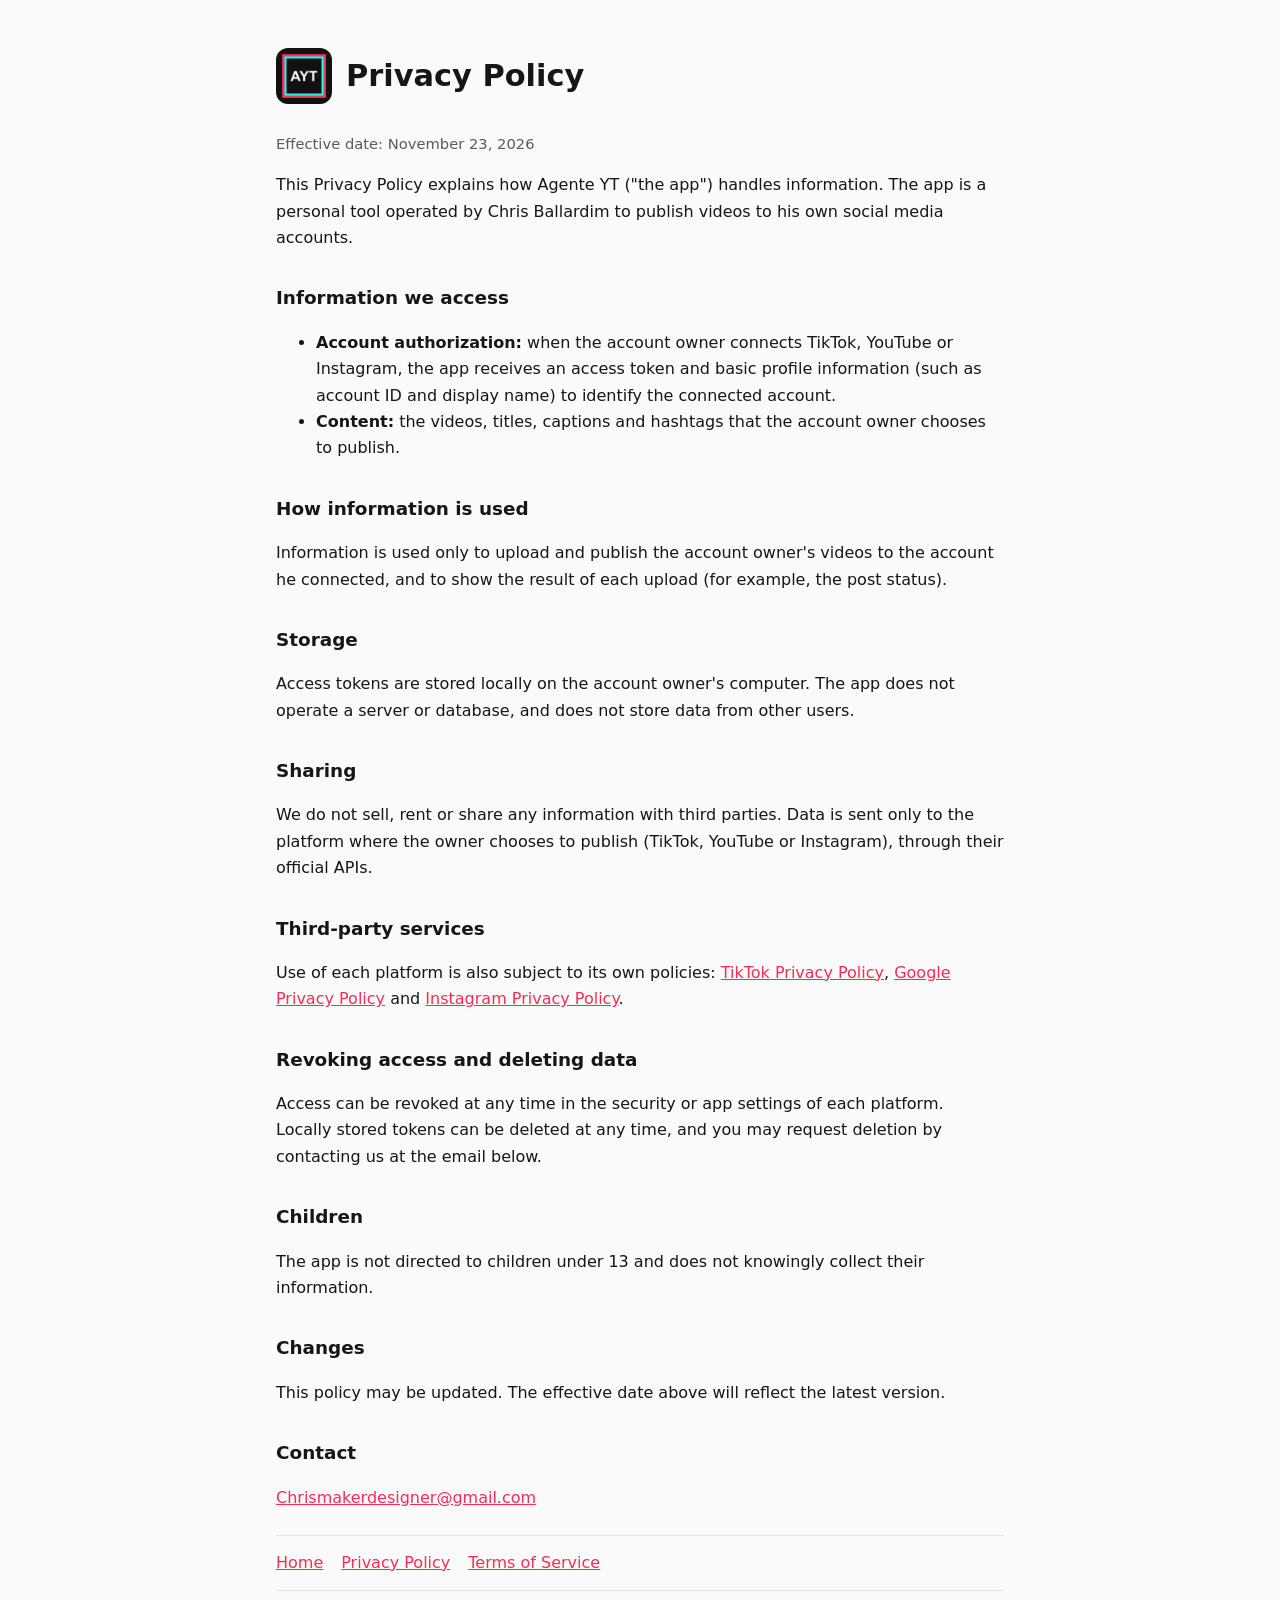
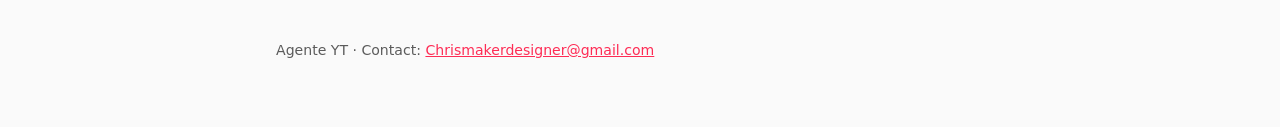
==== privacy.html @ b8f0ad7c "Add files via upload" ====
<!doctype html>
<html lang="en"><head><meta charset="utf-8"><meta name="viewport" content="width=device-width,initial-scale=1">
<title>Privacy Policy</title><link rel="icon" href="icone.png"><link rel="stylesheet" href="estilo.css"></head>
<body><main>
<header><img src="icone.png" alt=""><h1>Privacy Policy</h1></header>
<p class="muted">Effective date: November 23, 2026</p>
<p>This Privacy Policy explains how Agente YT ("the app") handles information. The app is a personal tool operated by Chris Ballardim to publish videos to his own social media accounts.</p>
<h2>Information we access</h2>
<ul>
<li><strong>Account authorization:</strong> when the account owner connects TikTok, YouTube or Instagram, the app receives an access token and basic profile information (such as account ID and display name) to identify the connected account.</li>
<li><strong>Content:</strong> the videos, titles, captions and hashtags that the account owner chooses to publish.</li>
</ul>
<h2>How information is used</h2>
<p>Information is used only to upload and publish the account owner's videos to the account he connected, and to show the result of each upload (for example, the post status).</p>
<h2>Storage</h2>
<p>Access tokens are stored locally on the account owner's computer. The app does not operate a server or database, and does not store data from other users.</p>
<h2>Sharing</h2>
<p>We do not sell, rent or share any information with third parties. Data is sent only to the platform where the owner chooses to publish (TikTok, YouTube or Instagram), through their official APIs.</p>
<h2>Third-party services</h2>
<p>Use of each platform is also subject to its own policies: <a href="https://www.tiktok.com/legal/privacy-policy">TikTok Privacy Policy</a>, <a href="https://policies.google.com/privacy">Google Privacy Policy</a> and <a href="https://privacycenter.instagram.com/policy">Instagram Privacy Policy</a>.</p>
<h2>Revoking access and deleting data</h2>
<p>Access can be revoked at any time in the security or app settings of each platform. Locally stored tokens can be deleted at any time, and you may request deletion by contacting us at the email below.</p>
<h2>Children</h2>
<p>The app is not directed to children under 13 and does not knowingly collect their information.</p>
<h2>Changes</h2>
<p>This policy may be updated. The effective date above will reflect the latest version.</p>
<h2>Contact</h2>
<p><a href="mailto:Chrismakerdesigner@gmail.com">Chrismakerdesigner@gmail.com</a></p>
<nav><a href="index.html">Home</a><a href="privacy.html">Privacy Policy</a><a href="terms.html">Terms of Service</a></nav>
<footer>Agente YT &middot; Contact: <a href="mailto:Chrismakerdesigner@gmail.com">Chrismakerdesigner@gmail.com</a></footer>
</main></body></html>
---- estilo.css ----
:root{--bg:#fafafa;--fg:#161616;--muted:#5b5b5b;--card:#fff;--line:#e4e4e4;--accent:#fe2c55}
@media (prefers-color-scheme:dark){:root{--bg:#111;--fg:#eee;--muted:#a8a8a8;--card:#1a1a1a;--line:#2c2c2c}}
*{box-sizing:border-box}
body{margin:0;background:var(--bg);color:var(--fg);font:16px/1.65 system-ui,-apple-system,"Segoe UI",Roboto,sans-serif}
main{max-width:760px;margin:0 auto;padding:48px 16px 64px}
header{display:flex;align-items:center;gap:14px;margin-bottom:28px}
header img{width:56px;height:56px;border-radius:12px}
h1{font-size:1.9rem;margin:0}
h2{font-size:1.15rem;margin:2rem 0 .4rem}
p,li{color:var(--fg)}
.muted{color:var(--muted);font-size:.92rem}
nav{display:flex;gap:18px;flex-wrap:wrap;margin:24px 0;padding:14px 0;border-top:1px solid var(--line);border-bottom:1px solid var(--line)}
a{color:var(--accent)}
footer{margin-top:48px;color:var(--muted);font-size:.88rem}
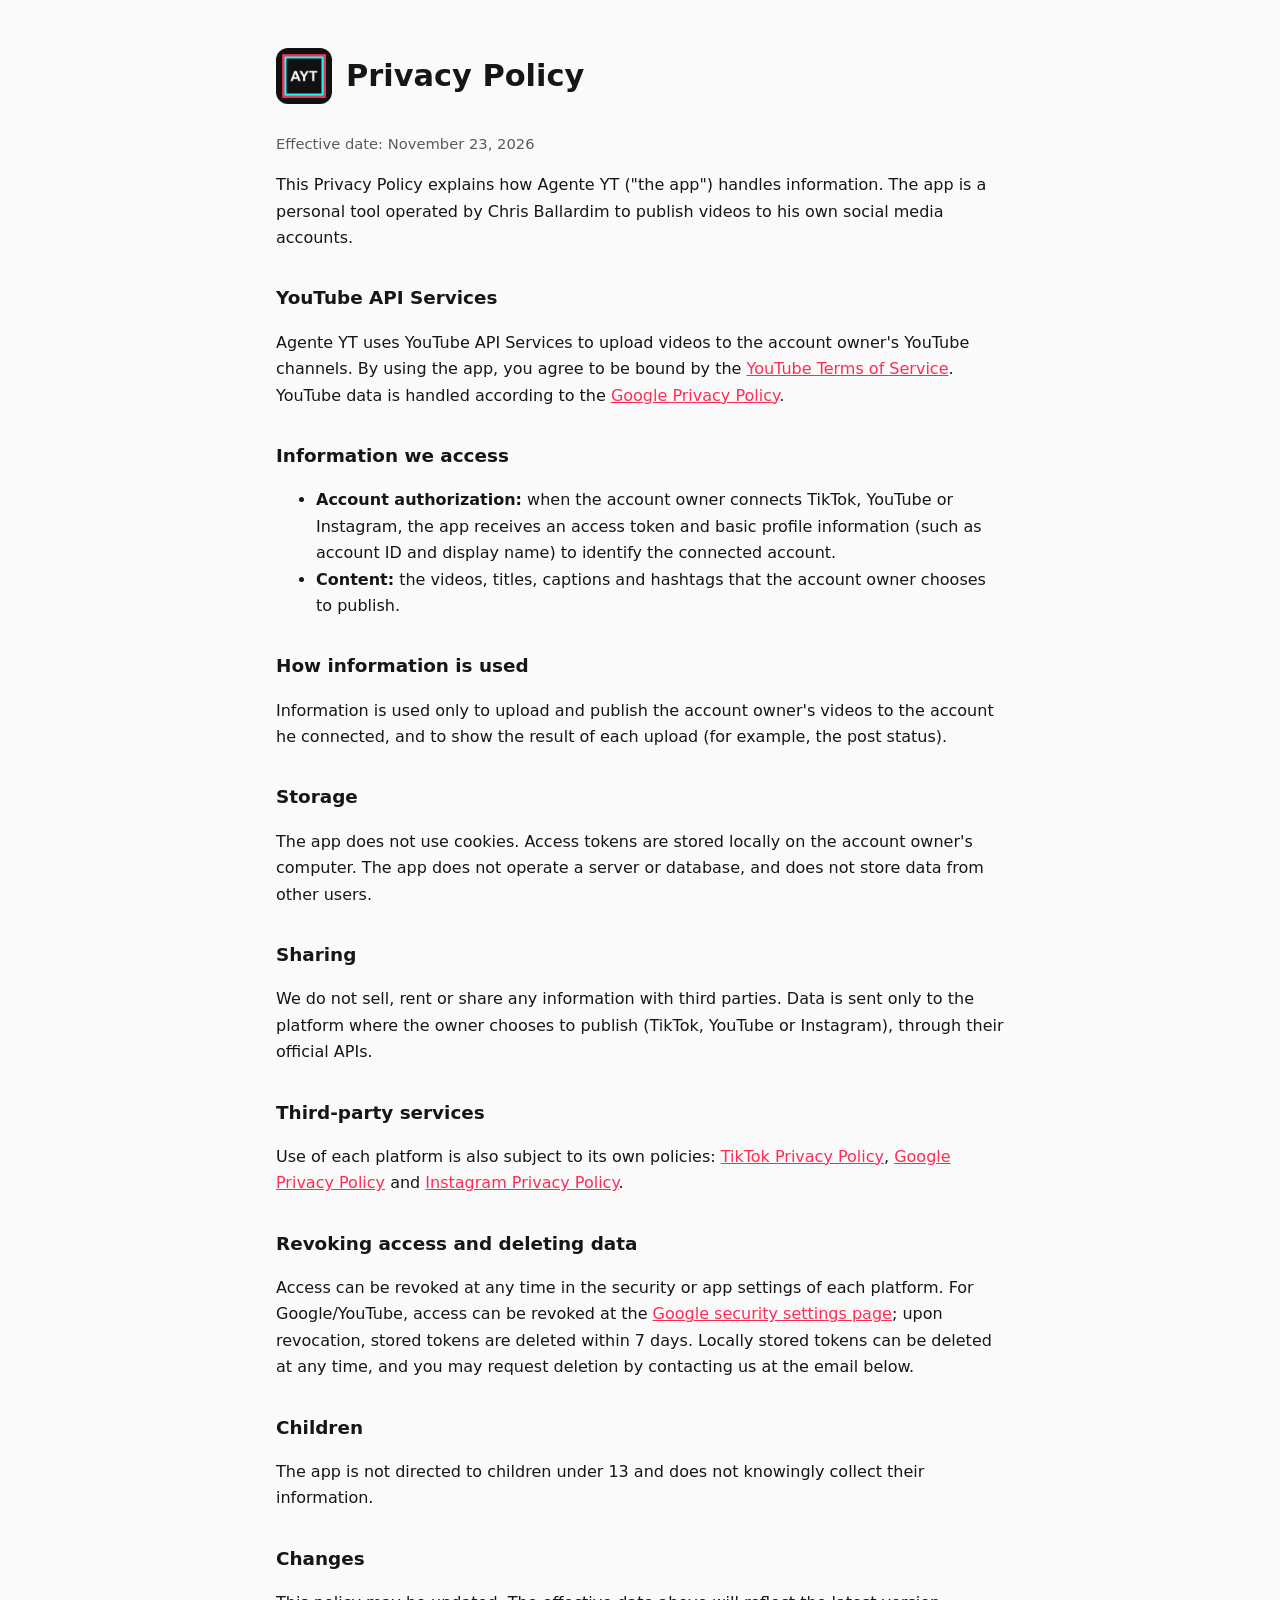
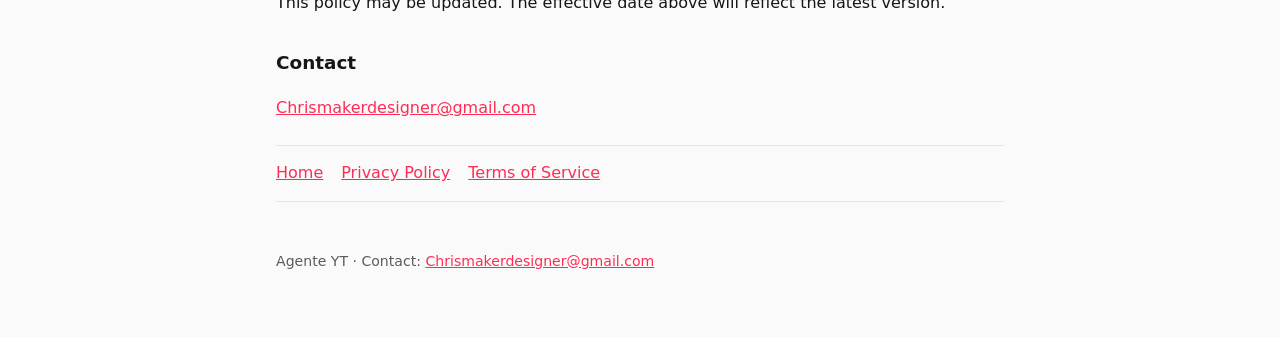
==== commit 1b62b078: "Add files via upload" ====
--- a/privacy.html
+++ b/privacy.html
@@ -1,31 +1,33 @@
-<!doctype html>
-<html lang="en"><head><meta charset="utf-8"><meta name="viewport" content="width=device-width,initial-scale=1">
-<title>Privacy Policy</title><link rel="icon" href="icone.png"><link rel="stylesheet" href="estilo.css"></head>
-<body><main>
-<header><img src="icone.png" alt=""><h1>Privacy Policy</h1></header>
-<p class="muted">Effective date: November 23, 2026</p>
-<p>This Privacy Policy explains how Agente YT ("the app") handles information. The app is a personal tool operated by Chris Ballardim to publish videos to his own social media accounts.</p>
-<h2>Information we access</h2>
-<ul>
-<li><strong>Account authorization:</strong> when the account owner connects TikTok, YouTube or Instagram, the app receives an access token and basic profile information (such as account ID and display name) to identify the connected account.</li>
-<li><strong>Content:</strong> the videos, titles, captions and hashtags that the account owner chooses to publish.</li>
-</ul>
-<h2>How information is used</h2>
-<p>Information is used only to upload and publish the account owner's videos to the account he connected, and to show the result of each upload (for example, the post status).</p>
-<h2>Storage</h2>
-<p>Access tokens are stored locally on the account owner's computer. The app does not operate a server or database, and does not store data from other users.</p>
-<h2>Sharing</h2>
-<p>We do not sell, rent or share any information with third parties. Data is sent only to the platform where the owner chooses to publish (TikTok, YouTube or Instagram), through their official APIs.</p>
-<h2>Third-party services</h2>
-<p>Use of each platform is also subject to its own policies: <a href="https://www.tiktok.com/legal/privacy-policy">TikTok Privacy Policy</a>, <a href="https://policies.google.com/privacy">Google Privacy Policy</a> and <a href="https://privacycenter.instagram.com/policy">Instagram Privacy Policy</a>.</p>
-<h2>Revoking access and deleting data</h2>
-<p>Access can be revoked at any time in the security or app settings of each platform. Locally stored tokens can be deleted at any time, and you may request deletion by contacting us at the email below.</p>
-<h2>Children</h2>
-<p>The app is not directed to children under 13 and does not knowingly collect their information.</p>
-<h2>Changes</h2>
-<p>This policy may be updated. The effective date above will reflect the latest version.</p>
-<h2>Contact</h2>
-<p><a href="mailto:Chrismakerdesigner@gmail.com">Chrismakerdesigner@gmail.com</a></p>
-<nav><a href="index.html">Home</a><a href="privacy.html">Privacy Policy</a><a href="terms.html">Terms of Service</a></nav>
-<footer>Agente YT &middot; Contact: <a href="mailto:Chrismakerdesigner@gmail.com">Chrismakerdesigner@gmail.com</a></footer>
-</main></body></html>
+<!doctype html>
+<html lang="en"><head><meta charset="utf-8"><meta name="viewport" content="width=device-width,initial-scale=1">
+<title>Privacy Policy</title><link rel="icon" href="icone.png"><link rel="stylesheet" href="estilo.css"></head>
+<body><main>
+<header><img src="icone.png" alt=""><h1>Privacy Policy</h1></header>
+<p class="muted">Effective date: November 23, 2026</p>
+<p>This Privacy Policy explains how Agente YT ("the app") handles information. The app is a personal tool operated by Chris Ballardim to publish videos to his own social media accounts.</p>
+<h2>YouTube API Services</h2>
+<p>Agente YT uses YouTube API Services to upload videos to the account owner's YouTube channels. By using the app, you agree to be bound by the <a href="https://www.youtube.com/t/terms">YouTube Terms of Service</a>. YouTube data is handled according to the <a href="https://policies.google.com/privacy">Google Privacy Policy</a>.</p>
+<h2>Information we access</h2>
+<ul>
+<li><strong>Account authorization:</strong> when the account owner connects TikTok, YouTube or Instagram, the app receives an access token and basic profile information (such as account ID and display name) to identify the connected account.</li>
+<li><strong>Content:</strong> the videos, titles, captions and hashtags that the account owner chooses to publish.</li>
+</ul>
+<h2>How information is used</h2>
+<p>Information is used only to upload and publish the account owner's videos to the account he connected, and to show the result of each upload (for example, the post status).</p>
+<h2>Storage</h2>
+<p>The app does not use cookies. Access tokens are stored locally on the account owner's computer. The app does not operate a server or database, and does not store data from other users.</p>
+<h2>Sharing</h2>
+<p>We do not sell, rent or share any information with third parties. Data is sent only to the platform where the owner chooses to publish (TikTok, YouTube or Instagram), through their official APIs.</p>
+<h2>Third-party services</h2>
+<p>Use of each platform is also subject to its own policies: <a href="https://www.tiktok.com/legal/privacy-policy">TikTok Privacy Policy</a>, <a href="https://policies.google.com/privacy">Google Privacy Policy</a> and <a href="https://privacycenter.instagram.com/policy">Instagram Privacy Policy</a>.</p>
+<h2>Revoking access and deleting data</h2>
+<p>Access can be revoked at any time in the security or app settings of each platform. For Google/YouTube, access can be revoked at the <a href="https://security.google.com/settings/security/permissions">Google security settings page</a>; upon revocation, stored tokens are deleted within 7 days. Locally stored tokens can be deleted at any time, and you may request deletion by contacting us at the email below.</p>
+<h2>Children</h2>
+<p>The app is not directed to children under 13 and does not knowingly collect their information.</p>
+<h2>Changes</h2>
+<p>This policy may be updated. The effective date above will reflect the latest version.</p>
+<h2>Contact</h2>
+<p><a href="mailto:Chrismakerdesigner@gmail.com">Chrismakerdesigner@gmail.com</a></p>
+<nav><a href="index.html">Home</a><a href="privacy.html">Privacy Policy</a><a href="terms.html">Terms of Service</a></nav>
+<footer>Agente YT &middot; Contact: <a href="mailto:Chrismakerdesigner@gmail.com">Chrismakerdesigner@gmail.com</a></footer>
+</main></body></html>
